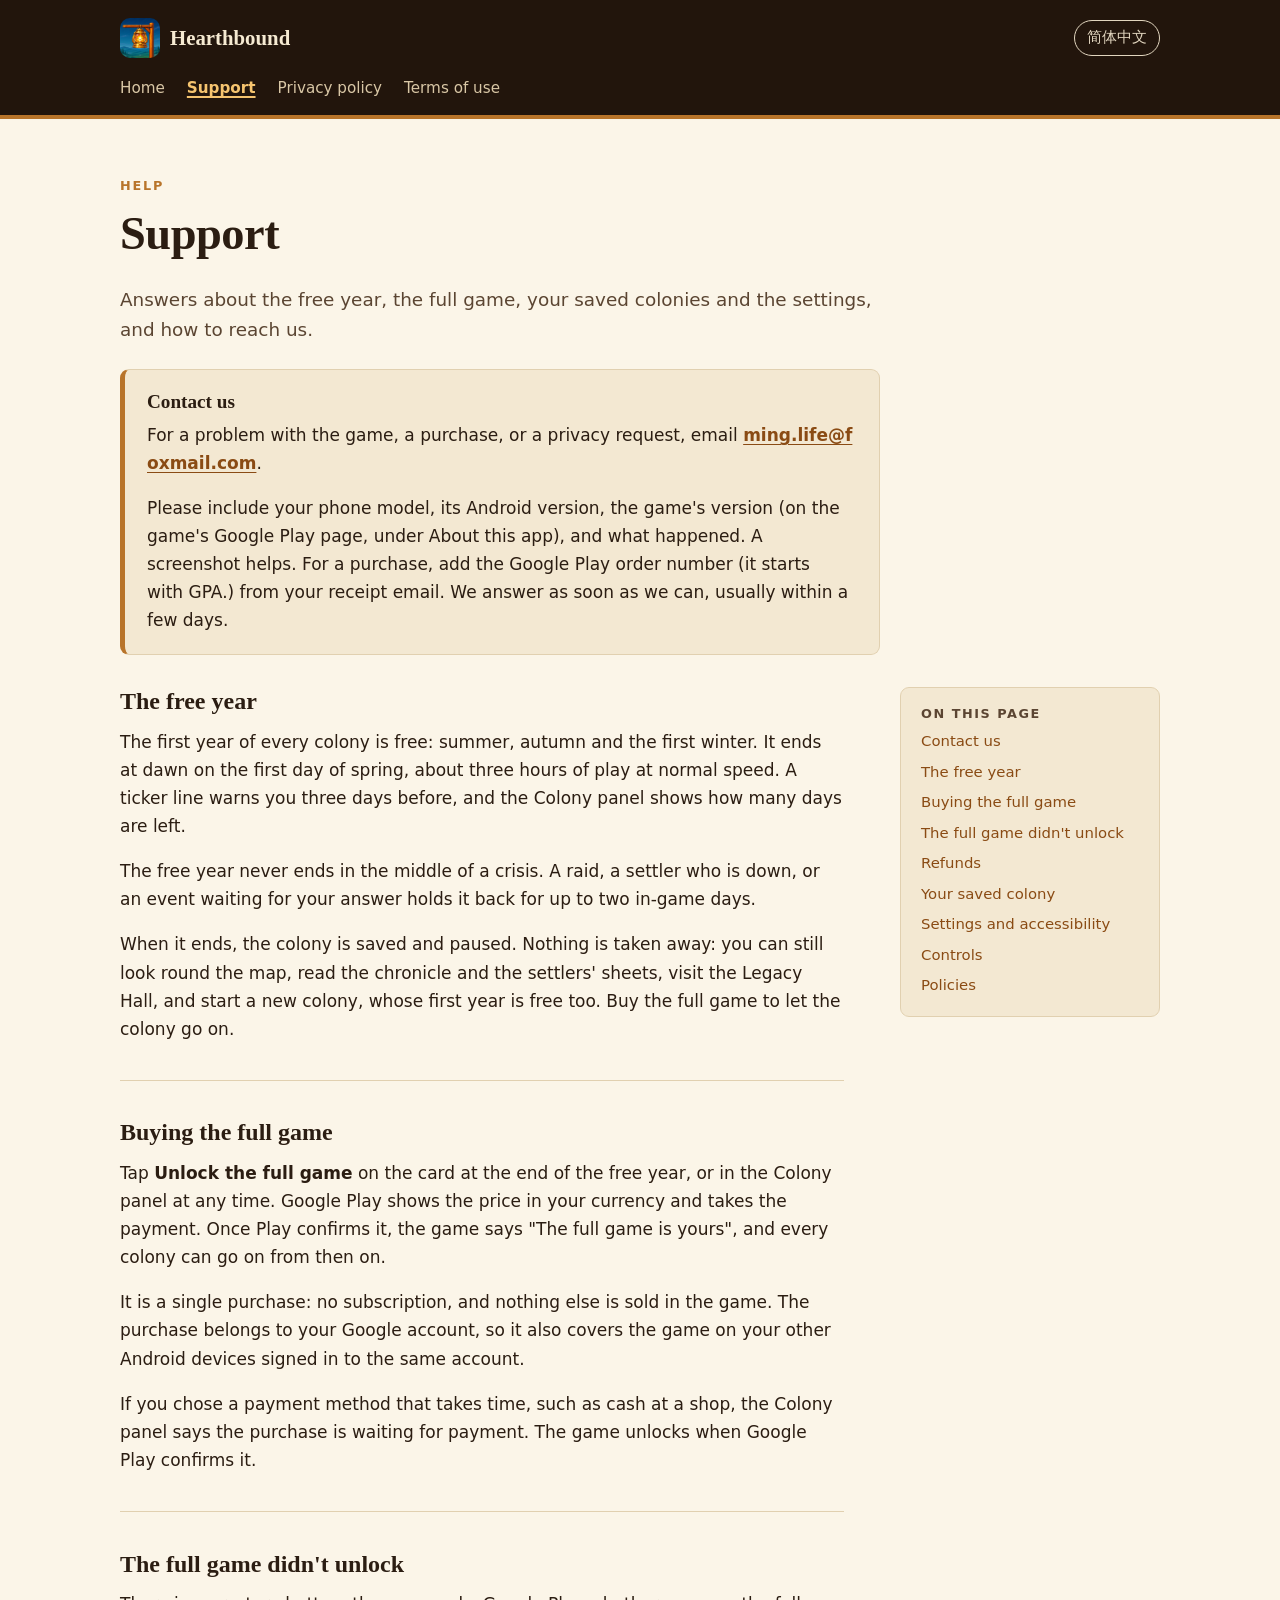
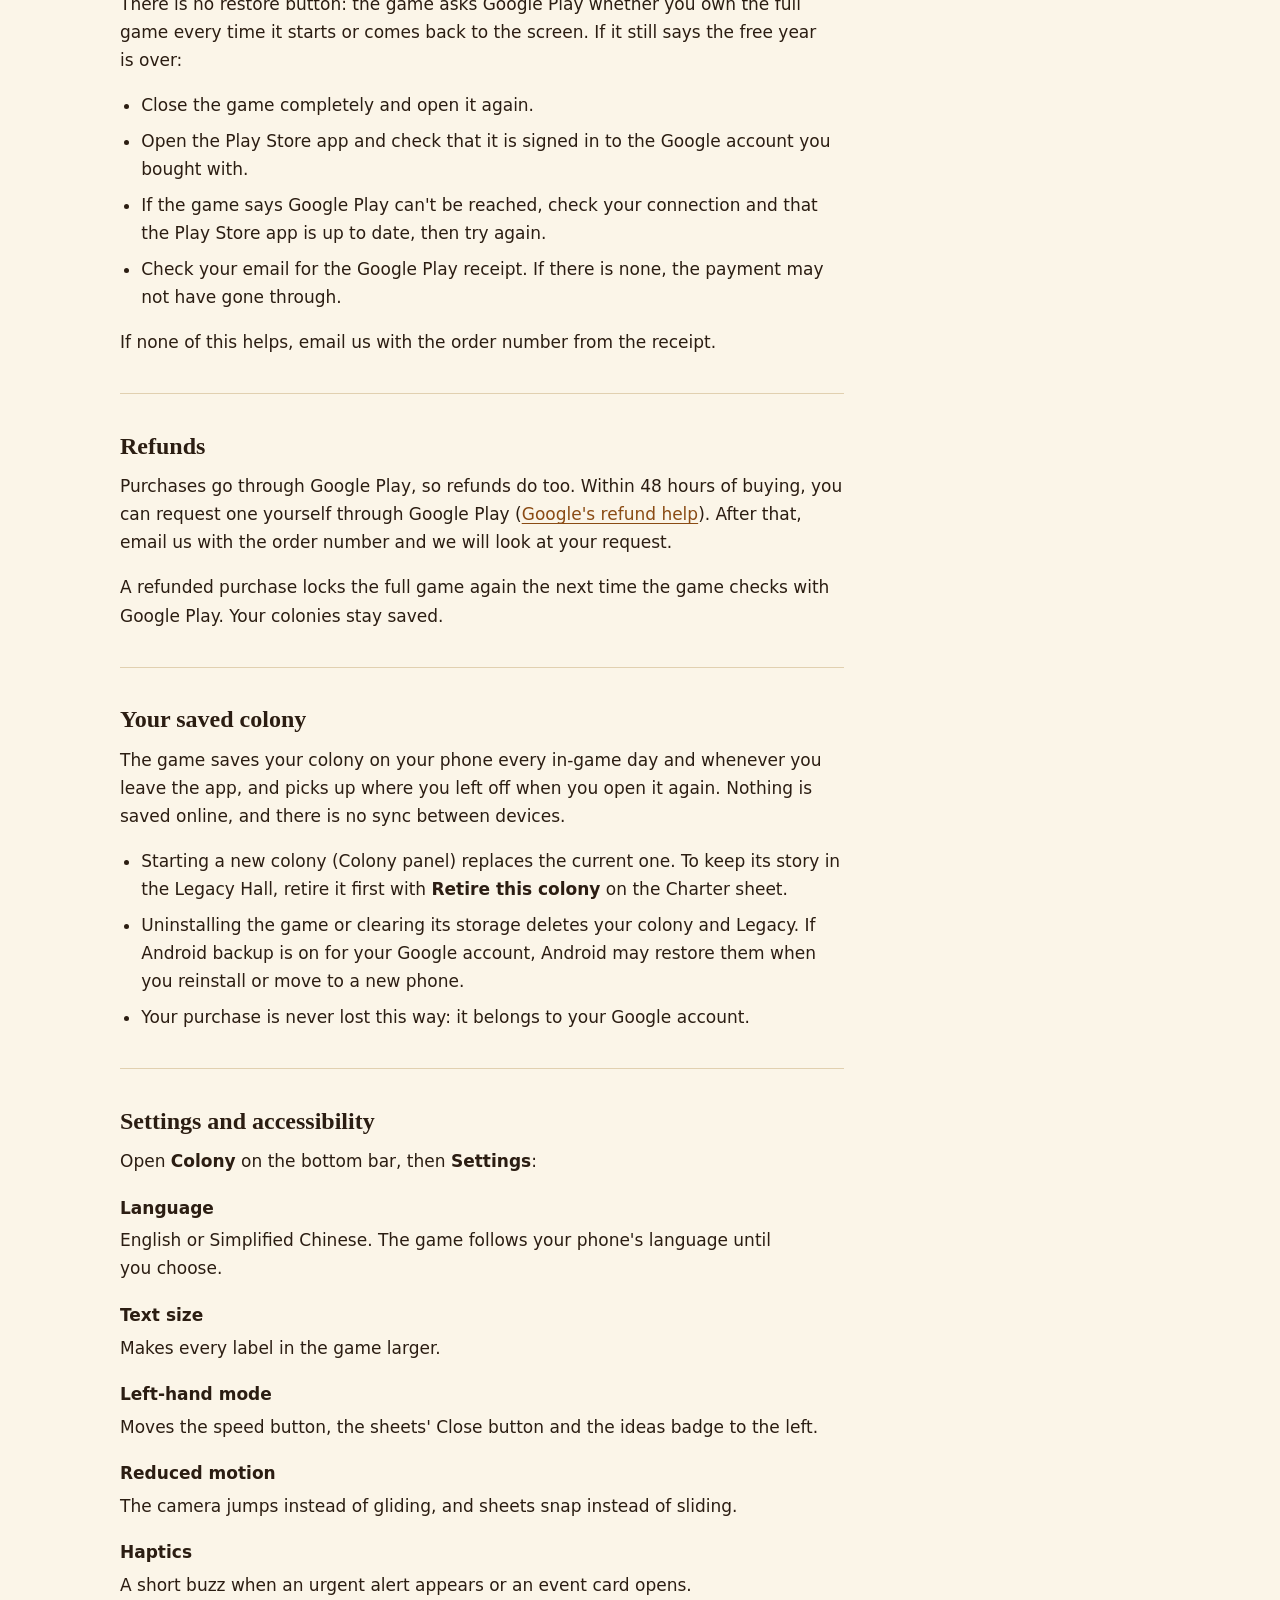
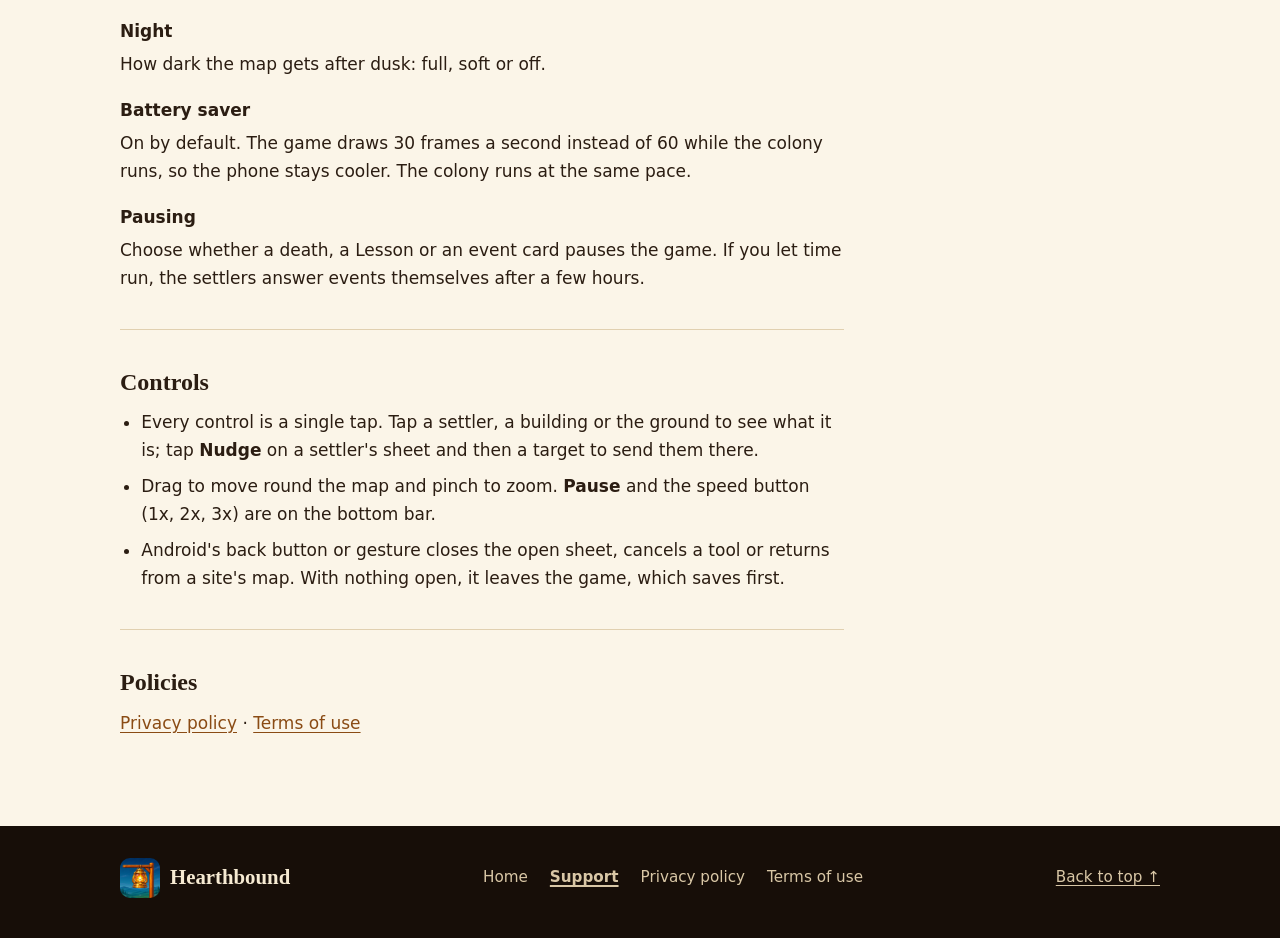
==== support/index.html @ f1ef21b3 "The Hearthbound website: homepage, support, privacy policy and terms, in English and Chinese Static " ====
<!DOCTYPE html>
<html lang="en">
<head>
  <meta charset="utf-8">
  <meta name="viewport" content="width=device-width, initial-scale=1">
  <title>Support | Hearthbound</title>
  <meta name="description" content="Help with Hearthbound: the free year, buying and restoring the full game, refunds, saved colonies, settings, and how to report a problem.">
  <link rel="canonical" href="https://minggamecn.github.io/hearthbound-site/support/">
  <link rel="alternate" hreflang="en" href="https://minggamecn.github.io/hearthbound-site/support/">
  <link rel="alternate" hreflang="zh-CN" href="https://minggamecn.github.io/hearthbound-site/zh/support/">
  <meta name="theme-color" content="#22150c">
  <link rel="icon" href="../assets/favicon-32.png" sizes="32x32" type="image/png">
  <link rel="apple-touch-icon" href="../assets/apple-touch-icon.png">
  <link rel="stylesheet" href="../styles.css">
</head>
<body class="document-page">
<a class="skip-link" href="#main-content">Skip to content</a>
<div class="page-top" id="top">
  <header class="site-header wrap">
    <a class="brand" href="../?lang=en"><img src="../assets/icon-96.png" width="40" height="40" alt="">Hearthbound</a>
    <nav class="header-links" aria-label="Language"><a class="language" lang="zh-CN" href="../zh/support/">简体中文</a></nav>
  </header>
  <nav class="site-links page-nav wrap" aria-label="Main navigation"><a href="../?lang=en">Home</a><a aria-current="page" href="../support/">Support</a><a href="../privacy/">Privacy policy</a><a href="../terms/">Terms of use</a></nav>
</div>
<main id="main-content" tabindex="-1" aria-labelledby="page-title" class="document-layout wrap">
  <div class="page-heading">
    <p class="eyebrow">Help</p>
    <h1 id="page-title">Support</h1>
    <p class="intro">Answers about the free year, the full game, your saved colonies and the settings, and how to reach us.</p>
    <section class="contact-panel" id="contact" aria-labelledby="contact-title">
      <h2 id="contact-title">Contact us</h2>
      <p>For a problem with the game, a purchase, or a privacy request, email <a class="contact-email" href="mailto:ming.life@foxmail.com?subject=Hearthbound">ming.life@foxmail.com</a>.</p>
      <p>Please include your phone model, its Android version, the game's version (on the game's Google Play page, under About this app), and what happened. A screenshot helps. For a purchase, add the Google Play order number (it starts with GPA.) from your receipt email. We answer as soon as we can, usually within a few days.</p>
    </section>
  </div>
  <nav class="contents" aria-label="On this page">
    <h2>On this page</h2>
    <ol>
      <li><a href="#contact">Contact us</a></li>
      <li><a href="#free-year">The free year</a></li>
      <li><a href="#full-game">Buying the full game</a></li>
      <li><a href="#restore">The full game didn't unlock</a></li>
      <li><a href="#refunds">Refunds</a></li>
      <li><a href="#saves">Your saved colony</a></li>
      <li><a href="#settings">Settings and accessibility</a></li>
      <li><a href="#controls">Controls</a></li>
      <li><a href="#policies">Policies</a></li>
    </ol>
  </nav>
  <div class="document-body">
    <section id="free-year" aria-labelledby="free-year-title">
      <h2 id="free-year-title">The free year</h2>
      <p>The first year of every colony is free: summer, autumn and the first winter. It ends at dawn on the first day of spring, about three hours of play at normal speed. A ticker line warns you three days before, and the Colony panel shows how many days are left.</p>
      <p>The free year never ends in the middle of a crisis. A raid, a settler who is down, or an event waiting for your answer holds it back for up to two in-game days.</p>
      <p>When it ends, the colony is saved and paused. Nothing is taken away: you can still look round the map, read the chronicle and the settlers' sheets, visit the Legacy Hall, and start a new colony, whose first year is free too. Buy the full game to let the colony go on.</p>
    </section>

    <section id="full-game" aria-labelledby="full-game-title">
      <h2 id="full-game-title">Buying the full game</h2>
      <p>Tap <strong>Unlock the full game</strong> on the card at the end of the free year, or in the Colony panel at any time. Google Play shows the price in your currency and takes the payment. Once Play confirms it, the game says "The full game is yours", and every colony can go on from then on.</p>
      <p>It is a single purchase: no subscription, and nothing else is sold in the game. The purchase belongs to your Google account, so it also covers the game on your other Android devices signed in to the same account.</p>
      <p>If you chose a payment method that takes time, such as cash at a shop, the Colony panel says the purchase is waiting for payment. The game unlocks when Google Play confirms it.</p>
    </section>

    <section id="restore" aria-labelledby="restore-title">
      <h2 id="restore-title">The full game didn't unlock</h2>
      <p>There is no restore button: the game asks Google Play whether you own the full game every time it starts or comes back to the screen. If it still says the free year is over:</p>
      <ul>
        <li>Close the game completely and open it again.</li>
        <li>Open the Play Store app and check that it is signed in to the Google account you bought with.</li>
        <li>If the game says Google Play can't be reached, check your connection and that the Play Store app is up to date, then try again.</li>
        <li>Check your email for the Google Play receipt. If there is none, the payment may not have gone through.</li>
      </ul>
      <p>If none of this helps, email us with the order number from the receipt.</p>
    </section>

    <section id="refunds" aria-labelledby="refunds-title">
      <h2 id="refunds-title">Refunds</h2>
      <p>Purchases go through Google Play, so refunds do too. Within 48 hours of buying, you can request one yourself through Google Play (<a href="https://support.google.com/googleplay/answer/2479637">Google's refund help</a>). After that, email us with the order number and we will look at your request.</p>
      <p>A refunded purchase locks the full game again the next time the game checks with Google Play. Your colonies stay saved.</p>
    </section>

    <section id="saves" aria-labelledby="saves-title">
      <h2 id="saves-title">Your saved colony</h2>
      <p>The game saves your colony on your phone every in-game day and whenever you leave the app, and picks up where you left off when you open it again. Nothing is saved online, and there is no sync between devices.</p>
      <ul>
        <li>Starting a new colony (Colony panel) replaces the current one. To keep its story in the Legacy Hall, retire it first with <strong>Retire this colony</strong> on the Charter sheet.</li>
        <li>Uninstalling the game or clearing its storage deletes your colony and Legacy. If Android backup is on for your Google account, Android may restore them when you reinstall or move to a new phone.</li>
        <li>Your purchase is never lost this way: it belongs to your Google account.</li>
      </ul>
    </section>

    <section id="settings" aria-labelledby="settings-title">
      <h2 id="settings-title">Settings and accessibility</h2>
      <p>Open <strong>Colony</strong> on the bottom bar, then <strong>Settings</strong>:</p>
      <dl>
        <dt>Language</dt>
        <dd>English or Simplified Chinese. The game follows your phone's language until you choose.</dd>
        <dt>Text size</dt>
        <dd>Makes every label in the game larger.</dd>
        <dt>Left-hand mode</dt>
        <dd>Moves the speed button, the sheets' Close button and the ideas badge to the left.</dd>
        <dt>Reduced motion</dt>
        <dd>The camera jumps instead of gliding, and sheets snap instead of sliding.</dd>
        <dt>Haptics</dt>
        <dd>A short buzz when an urgent alert appears or an event card opens.</dd>
        <dt>Night</dt>
        <dd>How dark the map gets after dusk: full, soft or off.</dd>
        <dt>Battery saver</dt>
        <dd>On by default. The game draws 30 frames a second instead of 60 while the colony runs, so the phone stays cooler. The colony runs at the same pace.</dd>
        <dt>Pausing</dt>
        <dd>Choose whether a death, a Lesson or an event card pauses the game. If you let time run, the settlers answer events themselves after a few hours.</dd>
      </dl>
    </section>

    <section id="controls" aria-labelledby="controls-title">
      <h2 id="controls-title">Controls</h2>
      <ul>
        <li>Every control is a single tap. Tap a settler, a building or the ground to see what it is; tap <strong>Nudge</strong> on a settler's sheet and then a target to send them there.</li>
        <li>Drag to move round the map and pinch to zoom. <strong>Pause</strong> and the speed button (1x, 2x, 3x) are on the bottom bar.</li>
        <li>Android's back button or gesture closes the open sheet, cancels a tool or returns from a site's map. With nothing open, it leaves the game, which saves first.</li>
      </ul>
    </section>

    <section id="policies" aria-labelledby="policies-title">
      <h2 id="policies-title">Policies</h2>
      <p><a href="../privacy/">Privacy policy</a> · <a href="../terms/">Terms of use</a></p>
    </section>
  </div>
</main>
<footer class="page-footer">
  <div class="wrap">
    <a class="brand" href="../?lang=en"><img src="../assets/icon-96.png" width="40" height="40" alt="">Hearthbound</a>
    <nav class="site-links" aria-label="Related pages"><a href="../?lang=en">Home</a><a aria-current="page" href="../support/">Support</a><a href="../privacy/">Privacy policy</a><a href="../terms/">Terms of use</a></nav>
    <a href="#top">Back to top ↑</a>
  </div>
</footer>
</body>
</html>
---- styles.css ----
/* Hearthbound website. One stylesheet for every page: the homepage in the game's dark wood, and the
   document pages (support, privacy, terms) on parchment, with a dark variant. */

:root {
  --wood-950: #170e08;
  --wood-900: #22150c;
  --wood-850: #2b1a0f;
  --wood-800: #352114;
  --wood-700: #4a2e1b;
  --wood-600: #6a4226;
  --amber: #e9a64a;
  --amber-bright: #f6c46f;
  --amber-deep: #b8742a;
  --cream: #f6ead2;
  --cream-dim: #d9c7a6;
  --cream-faint: #b09a78;
  --leaf: #7fae55;
  --river: #4f9aa6;

  --paper: #fbf5e8;
  --paper-2: #f3e8d2;
  --paper-line: #e1d0b0;
  --ink: #2b1d12;
  --ink-soft: #5b4532;
  --link: #8a4b14;
  --link-hover: #5e300a;

  --serif: "Iowan Old Style", "Palatino Linotype", Palatino, "Book Antiqua", Georgia, "Songti SC", "Noto Serif CJK SC", "Source Han Serif SC", SimSun, serif;
  --sans: system-ui, -apple-system, "Segoe UI", Roboto, "Helvetica Neue", Arial, "PingFang SC", "Hiragino Sans GB", "Microsoft YaHei", "Noto Sans CJK SC", sans-serif;

  --radius: 14px;
  --radius-sm: 9px;
  --shadow: 0 18px 40px rgba(0, 0, 0, 0.35);
  --gutter: clamp(16px, 4vw, 40px);
  --max: 1120px;
}

*,
*::before,
*::after { box-sizing: border-box; }

html { -webkit-text-size-adjust: 100%; text-size-adjust: 100%; scroll-behavior: smooth; }
@media (prefers-reduced-motion: reduce) { html { scroll-behavior: auto; } }

body {
  margin: 0;
  font-family: var(--sans);
  font-size: 1.0625rem;
  line-height: 1.65;
  overflow-wrap: break-word;
}

img { max-width: 100%; height: auto; display: block; }

h1, h2, h3 { font-family: var(--serif); line-height: 1.2; margin: 0 0 0.5em; font-weight: 700; text-wrap: balance; }
p, li, dd { text-wrap: pretty; }
h1 { font-size: clamp(2.1rem, 5.2vw, 3.5rem); letter-spacing: -0.01em; }
h2 { font-size: clamp(1.6rem, 3.4vw, 2.35rem); }
h3 { font-size: 1.25rem; }
p { margin: 0 0 1em; }

a { color: inherit; text-underline-offset: 0.18em; }

:focus-visible { outline: 3px solid var(--amber-bright); outline-offset: 3px; border-radius: 4px; }

.skip-link {
  position: absolute;
  left: 12px;
  top: -100px;
  z-index: 10;
  padding: 10px 16px;
  background: var(--amber);
  color: var(--wood-950);
  font-weight: 700;
  border-radius: var(--radius-sm);
  text-decoration: none;
}
.skip-link:focus { top: 12px; }

.eyebrow {
  font-family: var(--sans);
  font-size: 0.8rem;
  font-weight: 700;
  letter-spacing: 0.14em;
  text-transform: uppercase;
  margin: 0 0 0.75em;
}
:lang(zh-CN) .eyebrow { letter-spacing: 0.08em; font-size: 0.9rem; }

.wrap { width: 100%; max-width: var(--max); margin: 0 auto; padding: 0 var(--gutter); }

/* ------------------------------------------------------------------ header, shared */

.site-header {
  display: flex;
  align-items: center;
  justify-content: space-between;
  gap: 16px;
  padding-top: 18px;
  padding-bottom: 18px;
}

.brand {
  display: inline-flex;
  align-items: center;
  gap: 10px;
  font-family: var(--serif);
  font-weight: 700;
  font-size: 1.3rem;
  text-decoration: none;
  white-space: nowrap;
}
.brand img { width: 40px; height: 40px; border-radius: 10px; }

.header-links { display: flex; align-items: center; gap: 6px 18px; flex-wrap: wrap; justify-content: flex-end; font-size: 0.95rem; }
.header-links a { text-decoration: none; padding: 6px 2px; }
.header-links a:hover { text-decoration: underline; }
.header-links .language {
  border: 1px solid currentColor;
  border-radius: 999px;
  padding: 4px 12px;
  opacity: 0.9;
}
.header-links .language:hover { text-decoration: none; opacity: 1; }

/* ------------------------------------------------------------------ homepage */

.home-page {
  background: var(--wood-900);
  color: var(--cream);
}
.home-page a:hover { color: var(--amber-bright); }
.home-page .eyebrow { color: var(--amber); }

.home-page .site-header { position: relative; z-index: 2; }

.hero { padding-bottom: clamp(40px, 7vw, 80px); }
.hero-art {
  margin: 0 auto;
  max-width: 1100px;
  border-radius: var(--radius);
  overflow: hidden;
  box-shadow: var(--shadow);
  border: 1px solid rgba(246, 196, 111, 0.25);
  background: var(--wood-800);
  aspect-ratio: 1024 / 500;
}
.hero-art img { width: 100%; height: 100%; object-fit: cover; }

.hero-copy {
  max-width: 780px;
  margin: clamp(28px, 5vw, 52px) auto 0;
  text-align: center;
}
.hero-copy h1 { color: var(--cream); }
.hero-copy .intro { font-size: clamp(1.1rem, 2.2vw, 1.3rem); color: var(--cream-dim); max-width: 640px; margin-left: auto; margin-right: auto; }

.cta-row { display: flex; flex-wrap: wrap; gap: 12px 16px; justify-content: center; align-items: center; margin-top: 28px; }

.store-badge {
  display: inline-flex;
  align-items: center;
  gap: 12px;
  padding: 10px 20px 10px 14px;
  border-radius: 12px;
  background: #000;
  color: #fff;
  border: 1px solid #5c5c5c;
  text-decoration: none;
  line-height: 1.15;
  text-align: left;
}
.store-badge svg { width: 28px; height: 30px; flex: none; }
.store-badge small { display: block; font-size: 0.72rem; letter-spacing: 0.04em; text-transform: uppercase; opacity: 0.85; }
.store-badge strong { display: block; font-size: 1.15rem; font-weight: 600; }
.store-badge[aria-disabled="true"] { cursor: default; }
.home-page a.store-badge:hover { color: #fff; border-color: #9a9a9a; }

.button {
  display: inline-block;
  padding: 12px 22px;
  border-radius: 999px;
  background: linear-gradient(#f0b45a, #d48d36);
  color: var(--wood-950);
  font-weight: 700;
  text-decoration: none;
  box-shadow: inset 0 -2px 0 rgba(0, 0, 0, 0.2), 0 4px 12px rgba(0, 0, 0, 0.25);
}
.home-page a.button:hover { color: var(--wood-950); filter: brightness(1.06); }
.quiet-link { color: var(--cream-dim); font-weight: 600; }

.hero-note { margin-top: 18px; font-size: 0.95rem; color: var(--cream-faint); }

.section { padding: clamp(56px, 9vw, 104px) 0; }
.section-alt { background: var(--wood-850); border-top: 1px solid rgba(246, 196, 111, 0.12); border-bottom: 1px solid rgba(246, 196, 111, 0.12); }
.section-head { max-width: 720px; margin-bottom: clamp(32px, 5vw, 56px); }
.section-head.center { margin-left: auto; margin-right: auto; text-align: center; }
.section-head p { color: var(--cream-dim); font-size: 1.1rem; }

/* Feature rows: phone screenshot beside text, alternating sides on wide screens. */
.feature {
  display: grid;
  grid-template-columns: minmax(0, 1fr) minmax(0, 1fr);
  gap: clamp(28px, 6vw, 80px);
  align-items: center;
}
.feature + .feature { margin-top: clamp(64px, 10vw, 120px); }
.feature.flip .feature-media { order: 2; }
.feature-text h3 { font-size: clamp(1.5rem, 3vw, 2rem); color: var(--cream); }
.feature-text p { color: var(--cream-dim); }
.feature-text .eyebrow { margin-bottom: 0.6em; }
.feature-text ul { margin: 0; padding-left: 1.2em; color: var(--cream-dim); }
.feature-text li + li { margin-top: 0.35em; }

.feature-media { display: flex; justify-content: center; gap: clamp(12px, 3vw, 24px); }

.phone {
  margin: 0;
  width: min(300px, 100%);
  padding: 10px;
  border-radius: 34px;
  background: linear-gradient(160deg, #3d2a1c, #120b06);
  box-shadow: var(--shadow), inset 0 0 0 1px rgba(255, 255, 255, 0.07);
}
.phone img { border-radius: 25px; width: 100%; aspect-ratio: 600 / 1298; object-fit: cover; background: var(--wood-800); }
.phone figcaption { text-align: center; font-size: 0.85rem; color: var(--cream-faint); padding-top: 8px; }
.feature-media.pair .phone { width: min(240px, 48%); }

/* Settlers */
.settler-grid {
  list-style: none;
  margin: 0;
  padding: 0;
  display: grid;
  grid-template-columns: repeat(4, minmax(0, 1fr));
  gap: clamp(16px, 3vw, 28px);
}
.settler { text-align: center; }
.settler img {
  width: 112px;
  height: 112px;
  margin: 0 auto 12px;
  border-radius: 50%;
  border: 3px solid var(--leaf);
  box-shadow: 0 0 0 3px var(--wood-950), 0 8px 18px rgba(0, 0, 0, 0.35);
  background: var(--wood-700);
}
.settler h3 { font-size: 1.15rem; margin-bottom: 0.15em; color: var(--amber-bright); }
.settler p { font-size: 0.93rem; color: var(--cream-dim); margin: 0; line-height: 1.45; }
.settlers-note { text-align: center; margin-top: clamp(28px, 4vw, 40px); color: var(--cream-faint); }

/* Valleys and events: banner cards. */
.card-grid { display: grid; grid-template-columns: repeat(2, minmax(0, 1fr)); gap: clamp(18px, 3vw, 28px); }
.card {
  margin: 0;
  border-radius: var(--radius);
  overflow: hidden;
  background: var(--wood-800);
  border: 1px solid rgba(246, 196, 111, 0.18);
  box-shadow: 0 10px 24px rgba(0, 0, 0, 0.25);
}
.card img { width: 100%; aspect-ratio: 834 / 330; object-fit: cover; }
.card-body { padding: 18px 20px 20px; }
.card-body h3 { color: var(--amber-bright); margin-bottom: 0.3em; }
.card-body p { color: var(--cream-dim); margin: 0; font-size: 0.98rem; }

.event-grid { display: grid; grid-template-columns: repeat(3, minmax(0, 1fr)); gap: clamp(14px, 2.4vw, 22px); }
.event-grid .card-body { padding: 12px 16px 14px; }
.event-grid .card-body h3 { font-size: 1.05rem; margin: 0; }

/* Price panel */
.price-panel {
  display: grid;
  grid-template-columns: repeat(3, minmax(0, 1fr));
  gap: clamp(16px, 3vw, 28px);
}
.price-item {
  padding: 26px 24px;
  border-radius: var(--radius);
  background: linear-gradient(180deg, var(--wood-700), var(--wood-800));
  border: 1px solid rgba(246, 196, 111, 0.25);
}
.price-item h3 { color: var(--amber-bright); }
.price-item p { color: var(--cream-dim); margin: 0; }

.facts {
  list-style: none;
  margin: clamp(36px, 5vw, 56px) 0 0;
  padding: 0;
  display: flex;
  flex-wrap: wrap;
  justify-content: center;
  gap: 10px 12px;
}
.facts li {
  padding: 7px 14px;
  border-radius: 999px;
  background: rgba(246, 196, 111, 0.1);
  border: 1px solid rgba(246, 196, 111, 0.25);
  color: var(--cream-dim);
  font-size: 0.92rem;
}

.home-footer {
  padding: 40px 0 48px;
  background: var(--wood-950);
  color: var(--cream-faint);
  font-size: 0.95rem;
}
.home-footer .wrap { display: flex; flex-wrap: wrap; gap: 20px 40px; justify-content: space-between; align-items: flex-start; }
.home-footer .brand { color: var(--cream); }
.home-footer p { margin: 8px 0 0; }

.site-links { display: flex; flex-wrap: wrap; gap: 6px 22px; }
.site-links a { text-decoration: none; }
.site-links a:hover { text-decoration: underline; }
.site-links a[aria-current="page"] { font-weight: 700; text-decoration: underline; text-decoration-thickness: 2px; }

/* ------------------------------------------------------------------ document pages */

.document-page {
  background: var(--paper);
  color: var(--ink);
}
.document-page a { color: var(--link); }
.document-page a:hover { color: var(--link-hover); }
.document-page a.button,
.document-page a.button:hover { color: var(--wood-950); }
.document-page .brand { color: var(--ink); }
.document-page .eyebrow { color: var(--amber-deep); }
.document-page .header-links a { color: var(--ink); }

.page-top {
  background: var(--wood-900);
  color: var(--cream);
  border-bottom: 4px solid var(--amber-deep);
}
.page-top .brand,
.page-top .header-links a { color: var(--cream); }
.page-top .header-links a:hover { color: var(--amber-bright); }

.page-nav {
  padding-bottom: 14px;
  font-size: 0.95rem;
}
.page-top .page-nav a { color: var(--cream-dim); }
.page-top .page-nav a[aria-current="page"] { color: var(--amber-bright); }

.document-layout {
  display: grid;
  grid-template-columns: minmax(0, 1fr) 260px;
  grid-template-areas: "heading heading" "body contents";
  gap: 0 56px;
  padding-top: clamp(32px, 5vw, 56px);
  padding-bottom: clamp(48px, 6vw, 72px);
}
.page-heading { grid-area: heading; max-width: 760px; margin-bottom: 32px; }
.page-heading h1 { font-size: clamp(2rem, 4.4vw, 2.9rem); }
.page-heading .intro { font-size: 1.15rem; color: var(--ink-soft); }
.policy-date { font-size: 0.92rem; color: var(--ink-soft); margin: 0; }

.contents {
  grid-area: contents;
  align-self: start;
  position: sticky;
  top: 24px;
  padding: 18px 20px;
  border-radius: var(--radius-sm);
  background: var(--paper-2);
  border: 1px solid var(--paper-line);
  font-size: 0.93rem;
}
.contents h2 { font-family: var(--sans); font-size: 0.8rem; letter-spacing: 0.12em; text-transform: uppercase; color: var(--ink-soft); margin-bottom: 0.6em; }
.contents ol { list-style: none; margin: 0; padding: 0; }
.contents li + li { margin-top: 0.4em; }
.contents a { text-decoration: none; }
.contents a:hover { text-decoration: underline; }

.document-body { grid-area: body; max-width: 760px; }
.document-body section { scroll-margin-top: 20px; }
.document-body section + section { margin-top: 2.2em; padding-top: 2.2em; border-top: 1px solid var(--paper-line); }
.document-body h2 { font-size: 1.5rem; }
.document-body h3 { font-size: 1.12rem; margin-top: 1.4em; }
.document-body ul { padding-left: 1.25em; margin: 0 0 1em; }
.document-body li + li { margin-top: 0.45em; }
.document-body dl { margin: 0; }
.document-body dt { font-weight: 700; margin-top: 1.1em; }
.document-body dd { margin: 0.25em 0 0; }

.contact-panel {
  margin-top: 24px;
  padding: 20px 22px;
  border-radius: var(--radius-sm);
  background: var(--paper-2);
  border: 1px solid var(--paper-line);
  border-left: 5px solid var(--amber-deep);
}
.contact-panel h2 { font-size: 1.2rem; margin-bottom: 0.4em; }
.contact-panel p:last-child { margin-bottom: 0; }
.contact-email { font-weight: 700; word-break: break-all; }

.page-footer {
  background: var(--wood-950);
  color: var(--cream-faint);
  padding: 32px 0 40px;
  font-size: 0.95rem;
}
.page-footer .wrap { display: flex; flex-wrap: wrap; gap: 16px 32px; align-items: center; justify-content: space-between; }
.document-page .page-footer a { color: var(--cream-dim); }
.document-page .page-footer a:hover { color: var(--amber-bright); }
.document-page .page-footer .brand { color: var(--cream); }

.not-found .document-body section + section { border-top: 1px solid var(--paper-line); }

/* Dark variant of the document pages. */
@media (prefers-color-scheme: dark) {
  .document-page {
    --paper: #1d130b;
    --paper-2: #2a1b10;
    --paper-line: #4a3220;
    --ink: #f1e4cb;
    --ink-soft: #c9b593;
    --link: #f2b55e;
    --link-hover: #ffd28d;
  }
  .document-page .eyebrow { color: var(--amber); }
  .page-top { background: var(--wood-950); }
}

/* ------------------------------------------------------------------ narrow screens */

@media (max-width: 900px) {
  .document-layout { grid-template-columns: minmax(0, 1fr); grid-template-areas: "heading" "contents" "body"; }
  .contents { position: static; margin-bottom: 36px; }
  .event-grid { grid-template-columns: repeat(2, minmax(0, 1fr)); }
  .price-panel { grid-template-columns: minmax(0, 1fr); }
}

@media (max-width: 760px) {
  .feature { grid-template-columns: minmax(0, 1fr); }
  .feature.flip .feature-media { order: 0; }
  .feature-media { order: 0; }
  .feature-text { order: 1; }
  .settler-grid { grid-template-columns: repeat(2, minmax(0, 1fr)); }
  .card-grid { grid-template-columns: minmax(0, 1fr); }
  .phone { width: min(280px, 82%); }
}

@media (max-width: 560px) {
  body { font-size: 1rem; }
  .site-header { flex-wrap: wrap; }
  .brand img { width: 34px; height: 34px; }
  .header-links { font-size: 0.9rem; gap: 4px 14px; }
  .event-grid { grid-template-columns: minmax(0, 1fr); }
  .settler img { width: 92px; height: 92px; }
  .home-footer .wrap, .page-footer .wrap { flex-direction: column; align-items: flex-start; }
}
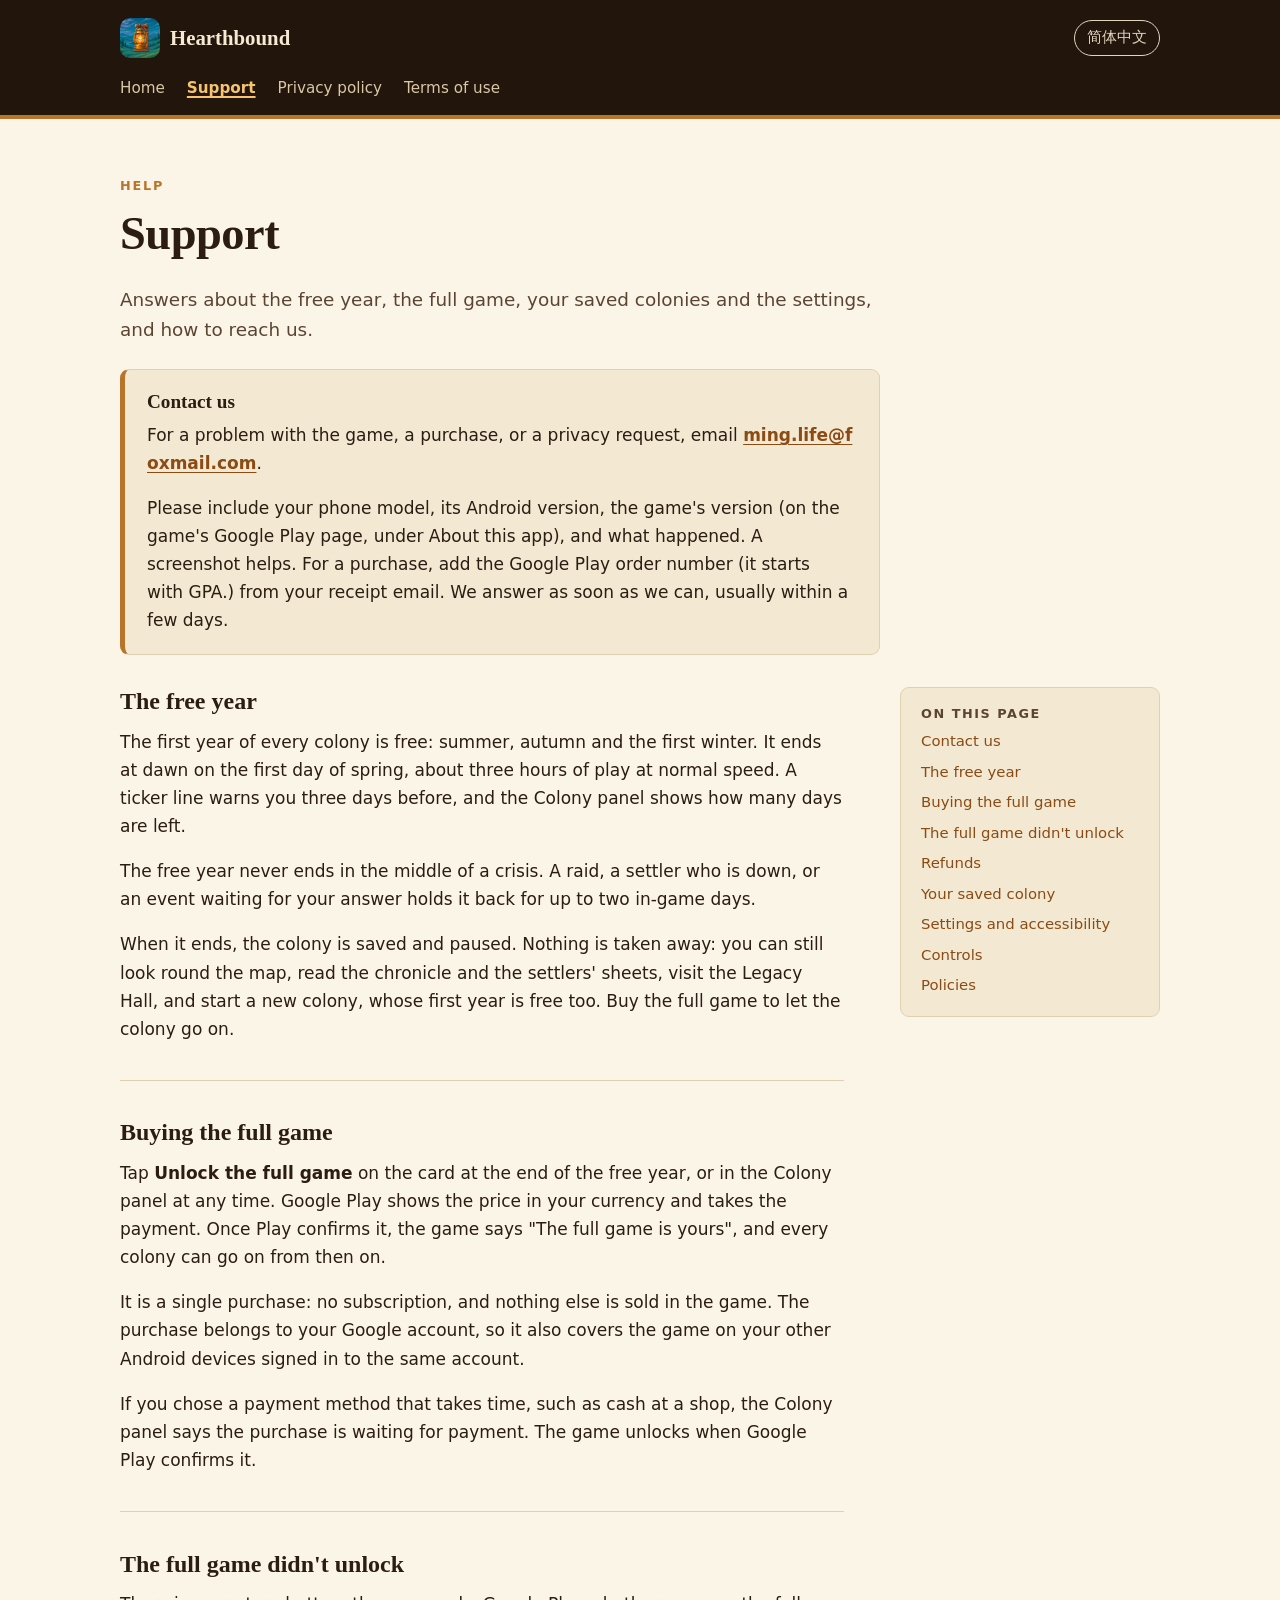
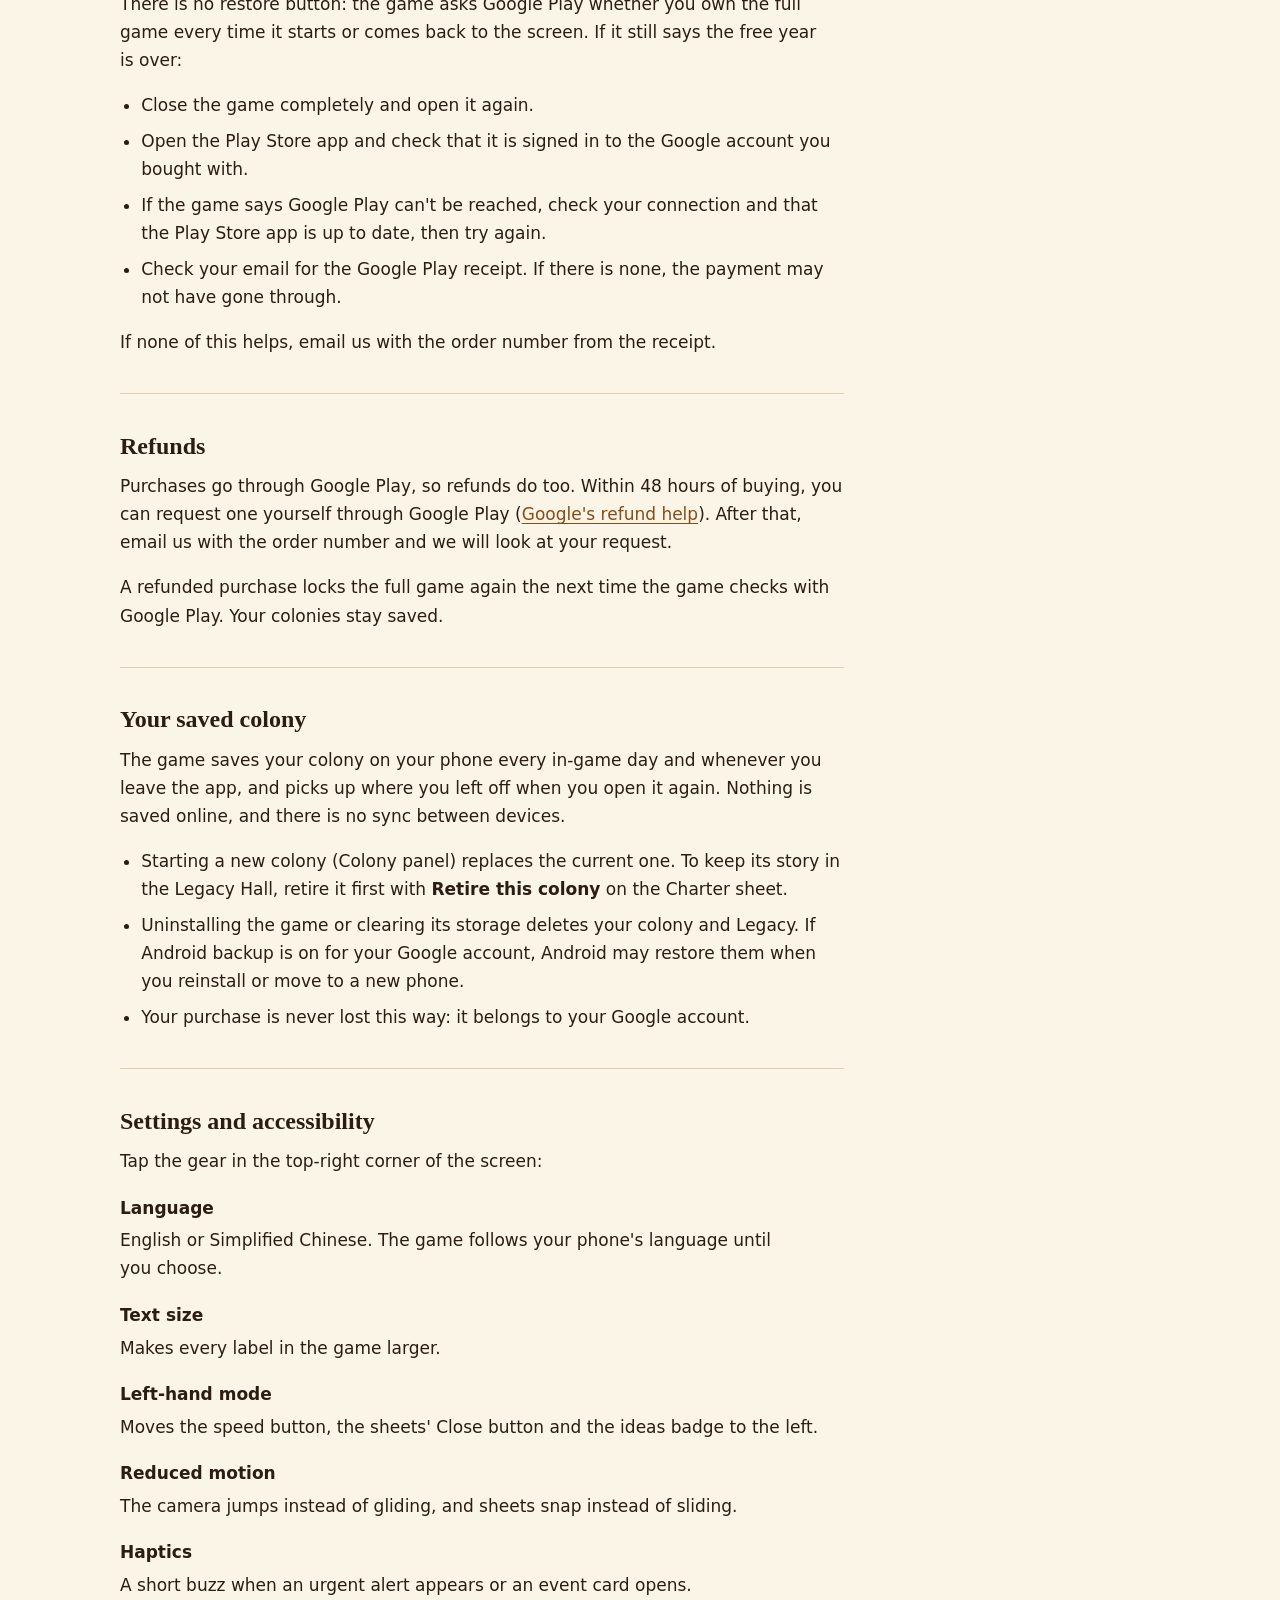
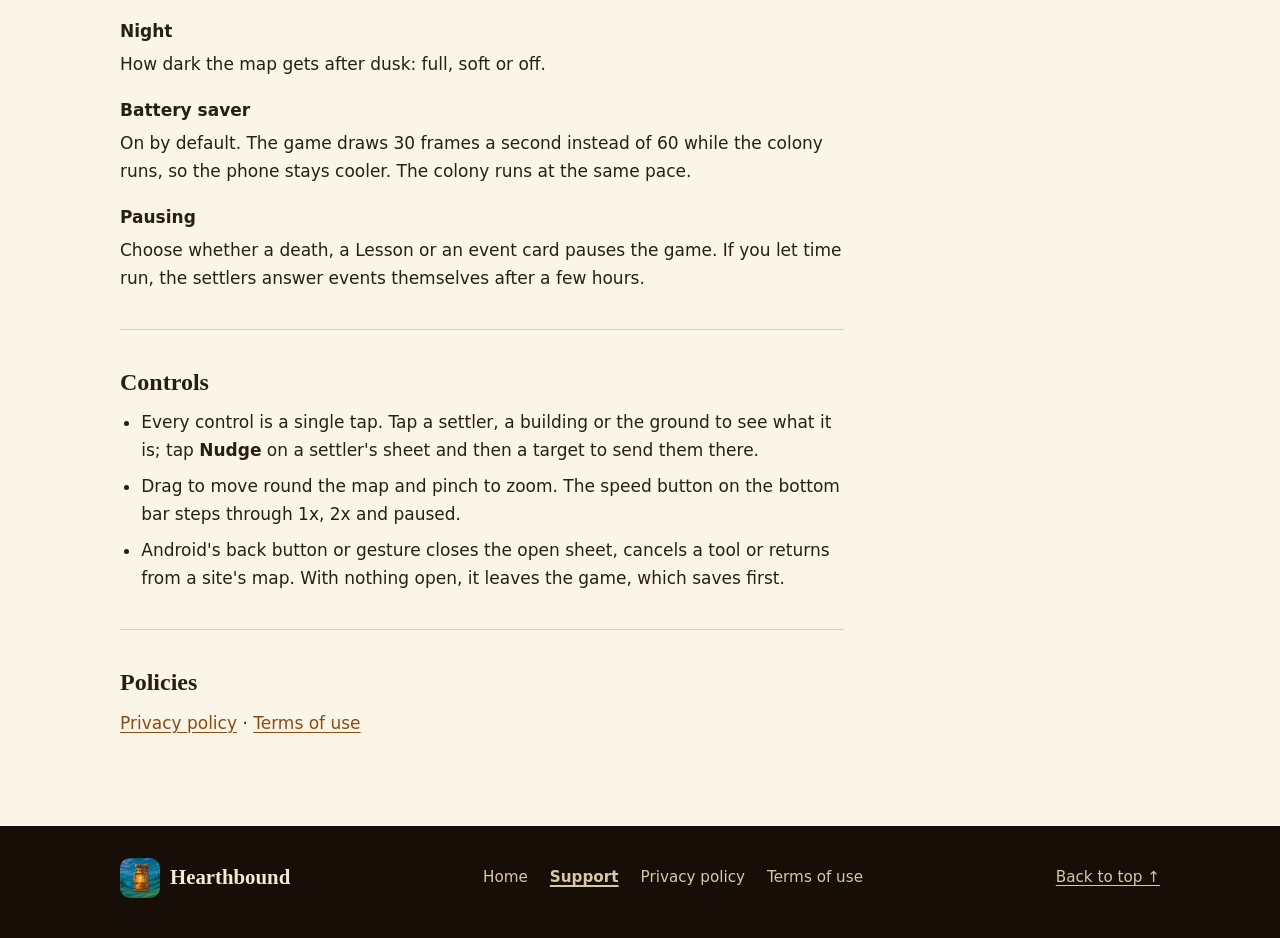
==== commit 38bf8c04: "Site brought up to the game as of 0.1.2 - Fresh screenshots of the current UI (thumb bar, Settings g" ====
--- a/support/index.html
+++ b/support/index.html
@@ -92,7 +92,7 @@
 
     <section id="settings" aria-labelledby="settings-title">
       <h2 id="settings-title">Settings and accessibility</h2>
-      <p>Open <strong>Colony</strong> on the bottom bar, then <strong>Settings</strong>:</p>
+      <p>Tap the gear in the top-right corner of the screen:</p>
       <dl>
         <dt>Language</dt>
         <dd>English or Simplified Chinese. The game follows your phone's language until you choose.</dd>
@@ -117,7 +117,7 @@
       <h2 id="controls-title">Controls</h2>
       <ul>
         <li>Every control is a single tap. Tap a settler, a building or the ground to see what it is; tap <strong>Nudge</strong> on a settler's sheet and then a target to send them there.</li>
-        <li>Drag to move round the map and pinch to zoom. <strong>Pause</strong> and the speed button (1x, 2x, 3x) are on the bottom bar.</li>
+        <li>Drag to move round the map and pinch to zoom. The speed button on the bottom bar steps through 1x, 2x and paused.</li>
         <li>Android's back button or gesture closes the open sheet, cancels a tool or returns from a site's map. With nothing open, it leaves the game, which saves first.</li>
       </ul>
     </section>
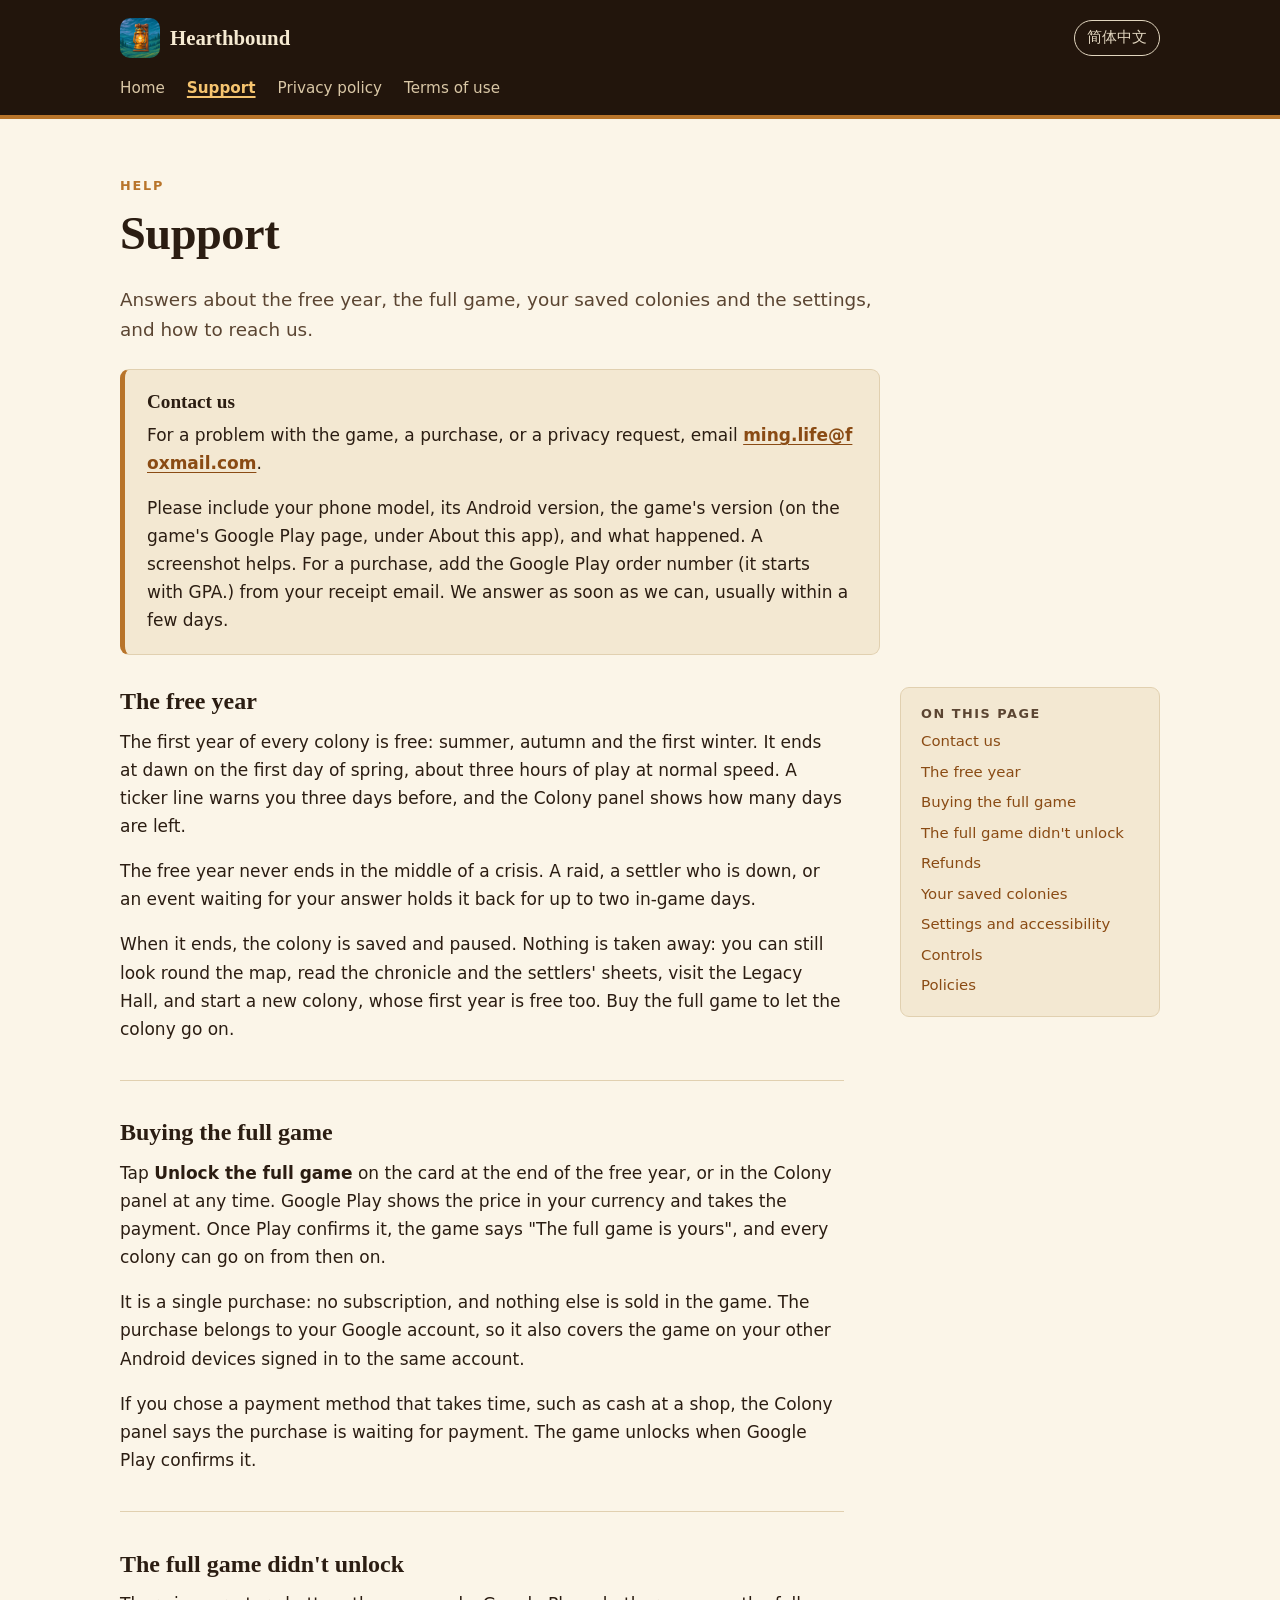
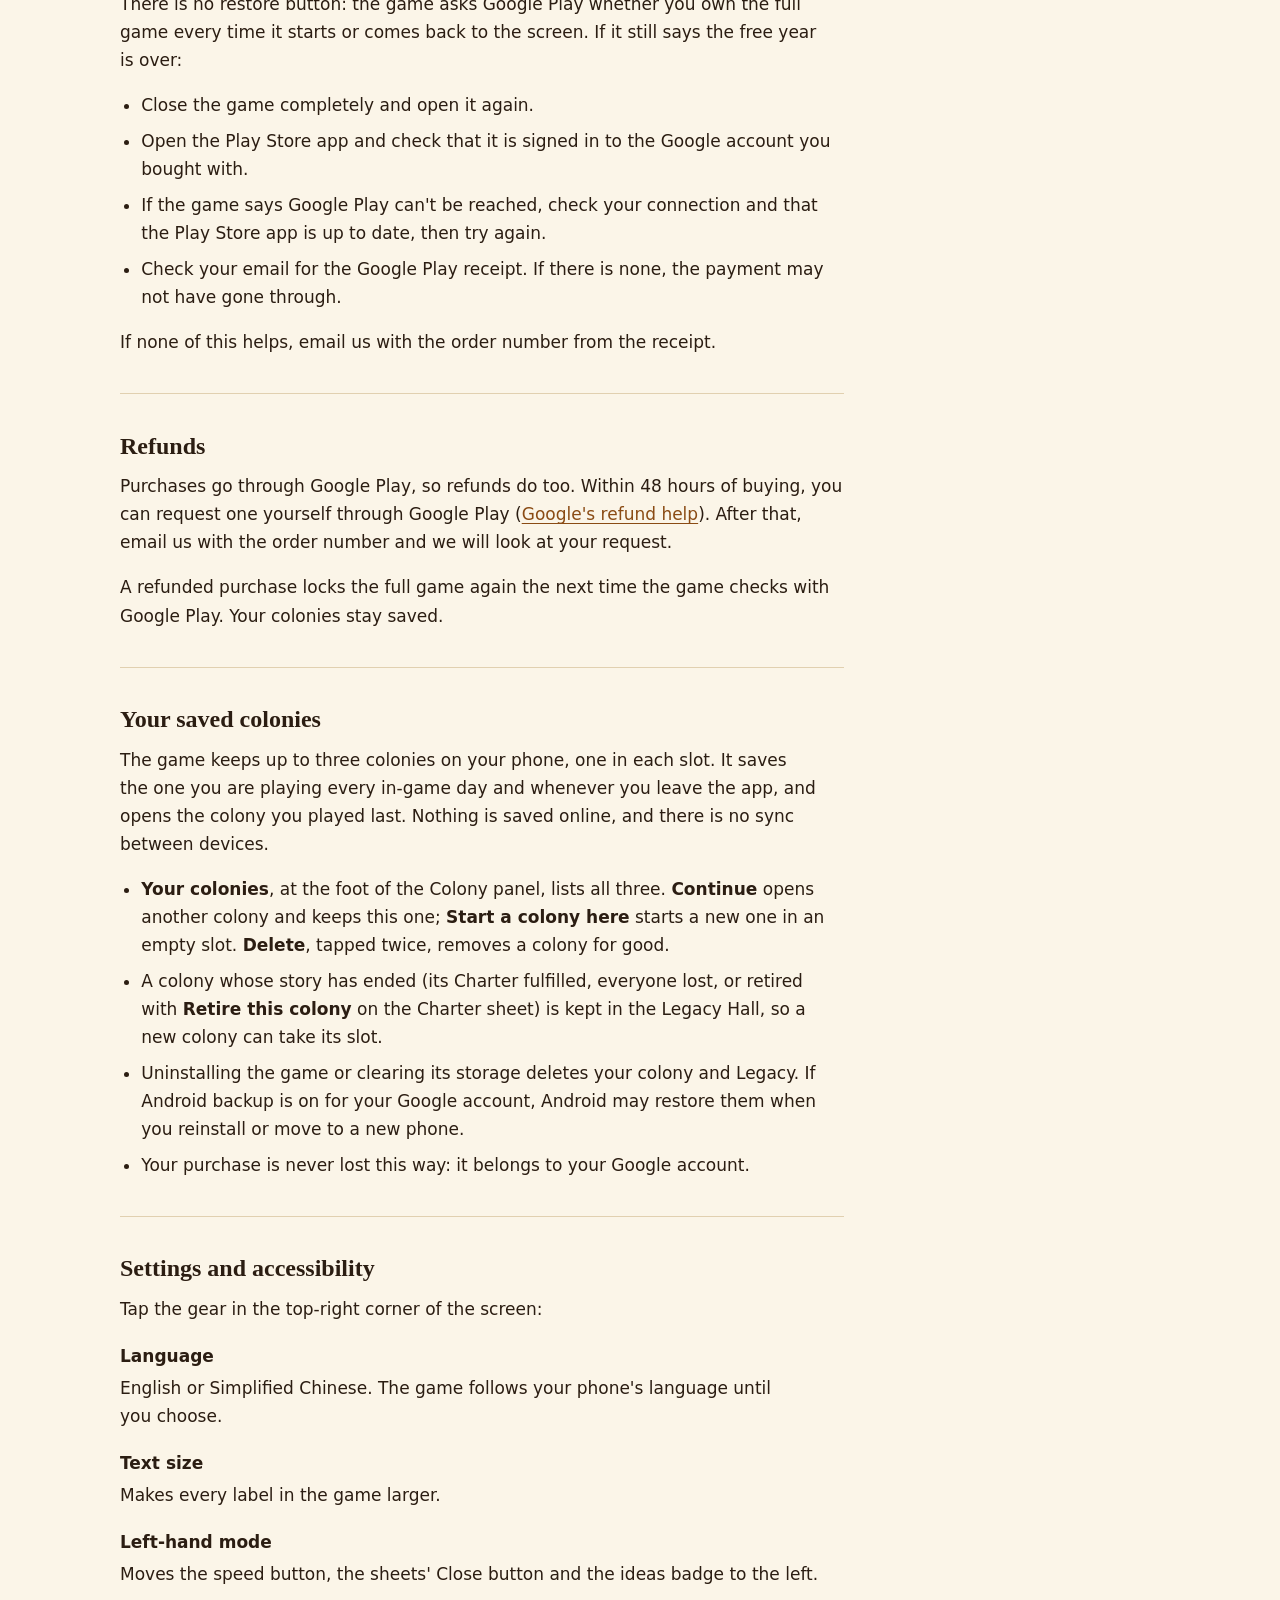
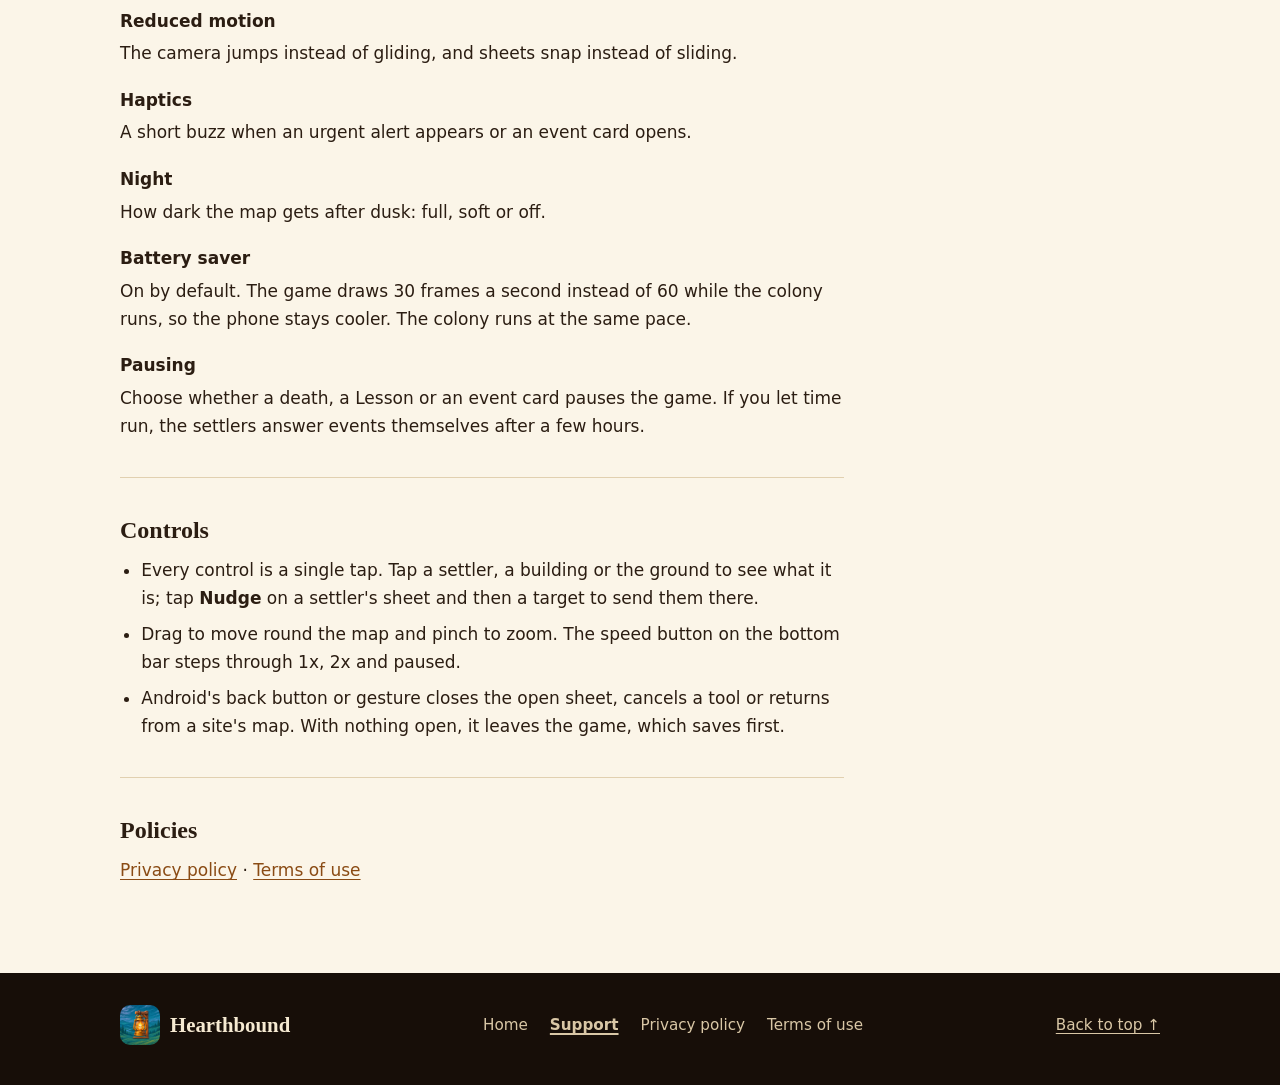
==== commit cd17de63: "Site brought up to the game as of 0.1.4 and the guide Screenshots retaken from today's game (hex map" ====
--- a/support/index.html
+++ b/support/index.html
@@ -41,7 +41,7 @@
       <li><a href="#full-game">Buying the full game</a></li>
       <li><a href="#restore">The full game didn't unlock</a></li>
       <li><a href="#refunds">Refunds</a></li>
-      <li><a href="#saves">Your saved colony</a></li>
+      <li><a href="#saves">Your saved colonies</a></li>
       <li><a href="#settings">Settings and accessibility</a></li>
       <li><a href="#controls">Controls</a></li>
       <li><a href="#policies">Policies</a></li>
@@ -81,10 +81,11 @@
     </section>
 
     <section id="saves" aria-labelledby="saves-title">
-      <h2 id="saves-title">Your saved colony</h2>
-      <p>The game saves your colony on your phone every in-game day and whenever you leave the app, and picks up where you left off when you open it again. Nothing is saved online, and there is no sync between devices.</p>
+      <h2 id="saves-title">Your saved colonies</h2>
+      <p>The game keeps up to three colonies on your phone, one in each slot. It saves the one you are playing every in-game day and whenever you leave the app, and opens the colony you played last. Nothing is saved online, and there is no sync between devices.</p>
       <ul>
-        <li>Starting a new colony (Colony panel) replaces the current one. To keep its story in the Legacy Hall, retire it first with <strong>Retire this colony</strong> on the Charter sheet.</li>
+        <li><strong>Your colonies</strong>, at the foot of the Colony panel, lists all three. <strong>Continue</strong> opens another colony and keeps this one; <strong>Start a colony here</strong> starts a new one in an empty slot. <strong>Delete</strong>, tapped twice, removes a colony for good.</li>
+        <li>A colony whose story has ended (its Charter fulfilled, everyone lost, or retired with <strong>Retire this colony</strong> on the Charter sheet) is kept in the Legacy Hall, so a new colony can take its slot.</li>
         <li>Uninstalling the game or clearing its storage deletes your colony and Legacy. If Android backup is on for your Google account, Android may restore them when you reinstall or move to a new phone.</li>
         <li>Your purchase is never lost this way: it belongs to your Google account.</li>
       </ul>
